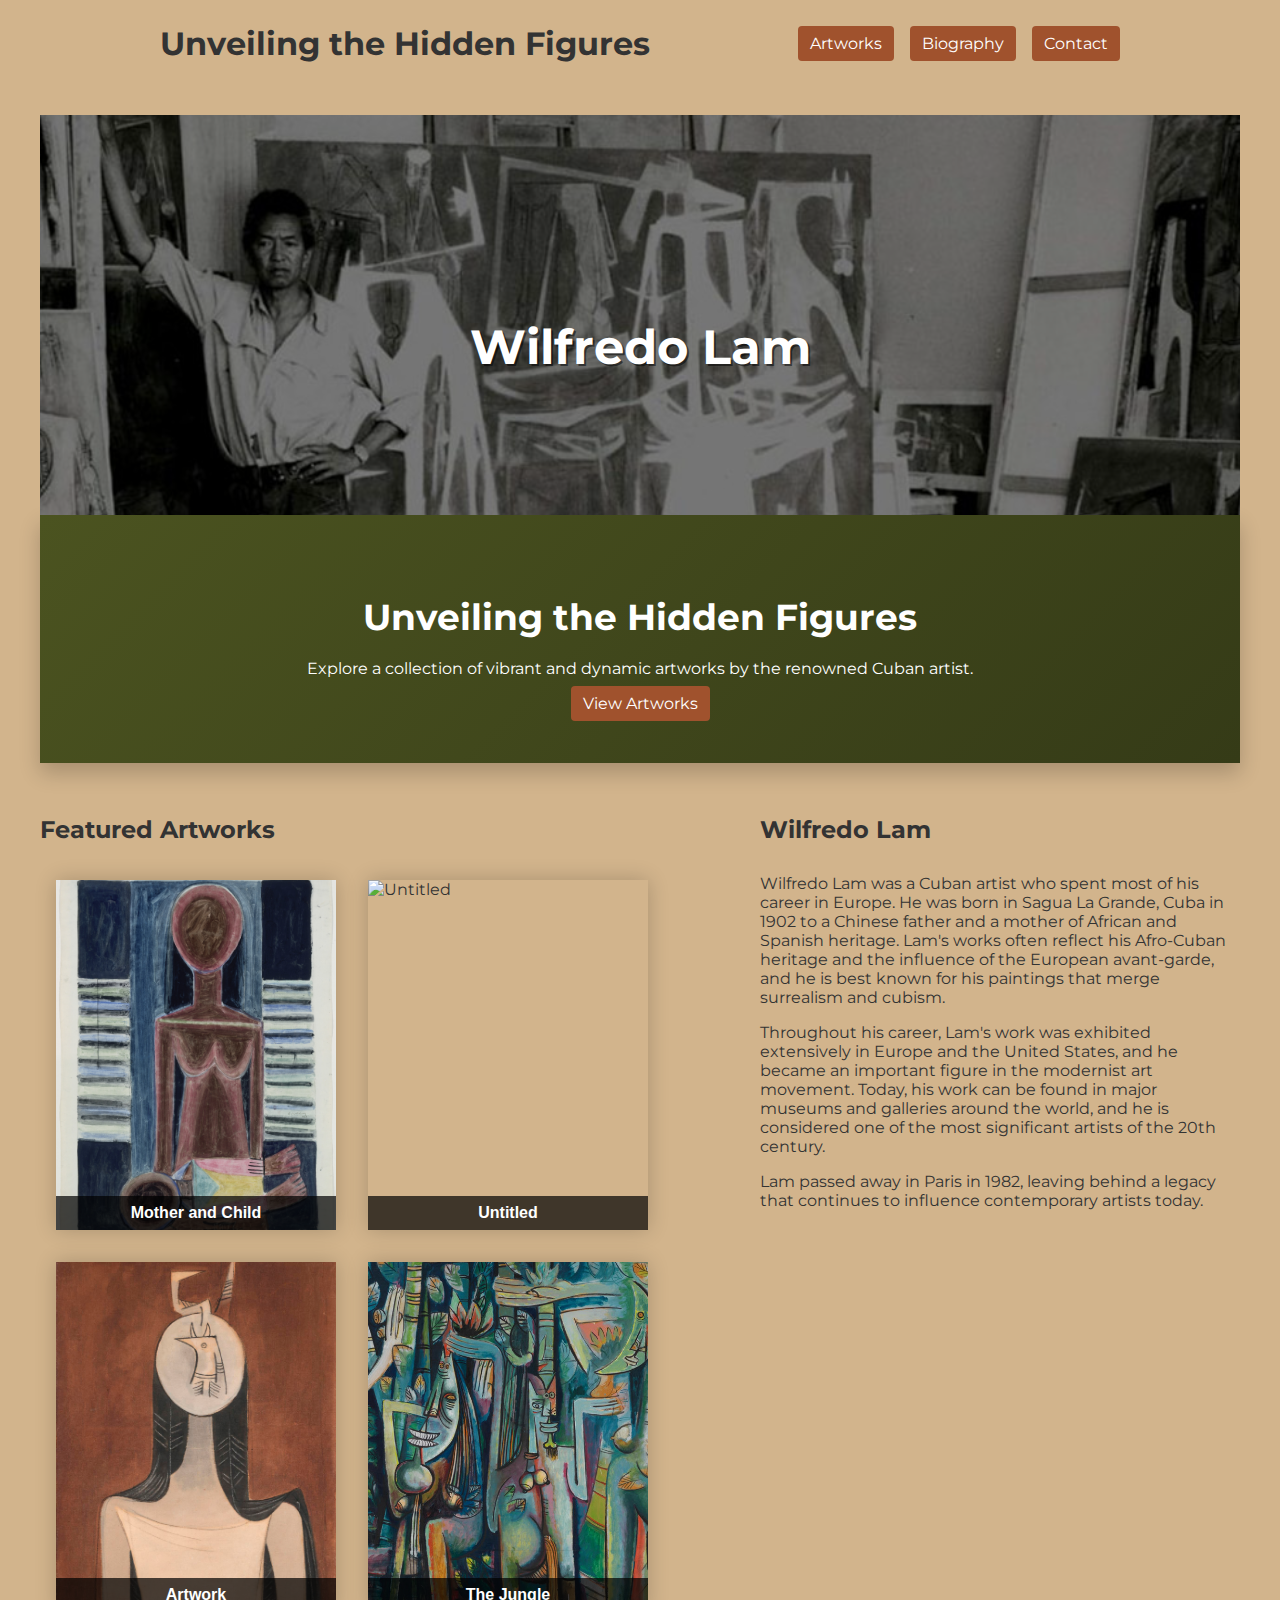
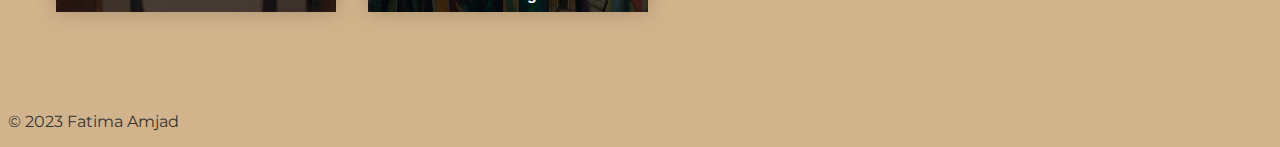
==== index.html @ fd07d6c0 "initial commit (thanks cgpt)" ====
<!DOCTYPE html>
<html>

<head>
    <title>Unveiling the Hidden Figures</title>
    <link href='https://fonts.googleapis.com/css?family=Montserrat' rel='stylesheet'>
    <link rel="stylesheet" type="text/css" href="style.css">
    <meta name="viewport" content="width=device-width, initial-scale=1">

    <script>
        window.addEventListener('scroll', function () {
            var parallax = document.getElementsByClassName('hero')[0];
            var scrolled = window.pageYOffset;
            var rate = scrolled * 0.5;

            parallax.style.backgroundPosition = 'center ' + rate + 'px';
        });
    </script>
</head>

<body>
    <header class="site-header">
        <div class="header-content">
            <h1 class="site-title">Unveiling the Hidden Figures</h1>
            <nav class="main-nav">
                <ul>
                    <li><a href="#" class="cool-link">Artworks</a></li>
                    <li><a href="#" class="cool-link">Biography</a></li>
                    <li><a href="#" class="cool-link">Contact</a></li>
                </ul>
            </nav>
        </div>
    </header>

    <main>

        <header class="hero">
            <div class="hero-overlay">
                <h1 class="hero-title">Wilfredo Lam</h1>
            </div>
        </header>

        <section id="hero">
            <h2>Unveiling the Hidden Figures</h2>
            <p>Explore a collection of vibrant and dynamic artworks by the renowned Cuban artist.</p>
            <a href="#" class="cool-link">View Artworks</a>
        </section>

        <div class="container">
            <section class="featured-art">
                <h2 class="featured-art-title">Featured Artworks</h2>
                <ul class="artwork-list">
                    <li class="artwork-item">
                        <img src="./images/mother_and_child.jpg"
                            alt="Mother and Child">
                        <h3 class="artwork-item-title">Mother and Child</h3>
                    </li>
                    <li class="artwork-item">
                        <img src="./images/untitled.png"
                            alt="Untitled">
                        <h3 class="artwork-item-title">Untitled</h3>
                    </li>
                    <li class="artwork-item">
                        <img src="./images/pole-woods.jpg"
                            alt="Artwork">
                        <h3 class="artwork-item-title">Artwork</h3>
                    </li>
                    <li class="artwork-item">
                        <img src="./images/the_jungle.jpg"
                            alt="The Jungle">
                        <h3 class="artwork-item-title">The Jungle</h3>
                    </li>
                </ul>
            </section>

            <section class="artist-summary">
                <h2 class="artist-summary-title">Wilfredo Lam</h2>
                <div class="artist-summary-description">
                    <p>Wilfredo Lam was a Cuban artist who spent most of his career in Europe. He was born in Sagua La Grande, Cuba in 1902 to a Chinese father and a mother of African and Spanish heritage. Lam's works often reflect his Afro-Cuban heritage and the influence of the European avant-garde, and he is best known for his paintings that merge surrealism and cubism.</p>
                    <p>Throughout his career, Lam's work was exhibited extensively in Europe and the United States, and he became an important figure in the modernist art movement. Today, his work can be found in major museums and galleries around the world, and he is considered one of the most significant artists of the 20th century.</p>
                    <p>Lam passed away in Paris in 1982, leaving behind a legacy that continues to influence contemporary artists today.</p>
                </div>
            </section>
        </div>
    </main>

    <footer>
        <p>&copy; 2023 Fatima Amjad</p>
    </footer>
</body>

</html>
---- style.css ----
body {
    font-family: 'Montserrat';
    color: #333;
    background-color: #d2b48c;
}

.site-header {
    background-color: #d2b48c;
    padding: 16px 0 32px 0;
}

.header-content {
    max-width: 960px;
    margin: 0 auto;
    display: flex;
    justify-content: space-between;
    align-items: center;
}

.site-title {
    margin: 0;
}

.main-nav ul {
    list-style: none;
    margin: 0;
    padding: 0;
    display: flex;
}

.main-nav li {
    margin-left: 16px;
}

.cool-link {
    color: #ffffff;
    background-color: #A0522D;
    padding: 8px 12px;
    border-radius: 4px;
    text-decoration: none;
    transition: background-color 0.3s ease, color 0.3s ease;
}

.cool-link:hover {
    background-color: #7C161B;
    color: #ffffff;
}

main {
    max-width: 1200px;
    margin: 0 auto;
    padding: 20px;
}

.hero {
    height: 500px;
    background: url('./images/lam.jpg') center/cover no-repeat;
    background-repeat: no-repeat;
    background-position: center top;
    background-size: 130%;
    height: 400px;
    position: relative;
    overflow: hidden;  
}

.hero::before {
    content: '';
    background-color: rgba(0, 0, 0, 0.5);
    position: absolute;
    top: 0;
    left: 0;
    right: 0;
    bottom: 0;
}

.hero h1 {
    color: #fff;
    text-align: center;
    position: absolute;
    top: 50%;
    left: 50%;
    transform: translate(-50%, -50%);
}

.hero-section.parallax {
    background-attachment: fixed;
}

.hero-section.parallax:before {
    position: fixed;
    z-index: -1;
}

.hero-title {
    font-size: 3rem;
    margin-bottom: 1rem;
    text-shadow: 2px 2px 0 rgba(0, 0, 0, 0.5);
}

#hero {
    background-color: #4B5320;
    background: linear-gradient(135deg, #4B5320 0%, #353B17 100%);
    box-shadow: 0 10px 20px rgba(0, 0, 0, 0.2);
    padding: 50px;
    text-align: center;
    color: #fff;
}

#hero h2 {
    font-size: 36px;
    margin-bottom: 20px;
}

.button {
    display: inline-block;
    background-color: #A0522D;
    color: #fff;
    padding: 10px 20px;
    border-radius: 5px;
    text-decoration: none;
    margin-top: 20px;
}

.button:hover {
    background-color: #7C161B;
}

.container {
    display: flex;
}

.featured-art {
    flex-basis: 60%;
    max-width: 960px;
    margin: 0 auto;
    padding: 32px 0;
}

.artist-summary {
    flex-basis: 40%;
    padding: 32px 0;
}

@media screen and (max-width: 768px) {

    .container {
        flex-direction: column;
    }

    .featured-art {
        flex-basis: 100%;
    }

    .artist-summary {
        flex-basis: 100%;
    }

    .artwork-list {
        padding: unset;
        justify-content: center;
    }
}

.artist-summary-description {
    margin-top: 30px;
}

.artwork-list {
    display: flex;
    flex-wrap: wrap;
    padding: 0;
}

.artwork-item {
    margin: 16px;
    width: 280px;
    height: 350px;
    position: relative;
    overflow: hidden;
    box-shadow: 0 0 20px rgba(0, 0, 0, 0.2);
}

.artwork-item img {
    width: 100%;
    height: 100%;
    object-fit: cover;
    transition: transform 0.3s ease;
}

.artwork-item:hover img {
    transform: scale(1.1);
}

.artwork-item-title {
    position: absolute;
    bottom: 0;
    left: 0;
    right: 0;
    background-color: rgba(0, 0, 0, 0.7);
    color: #ffffff;
    padding: 8px;
    font-family: 'Lato', sans-serif;
    font-size: 16px;
    margin: 0;
    text-align: center;
}
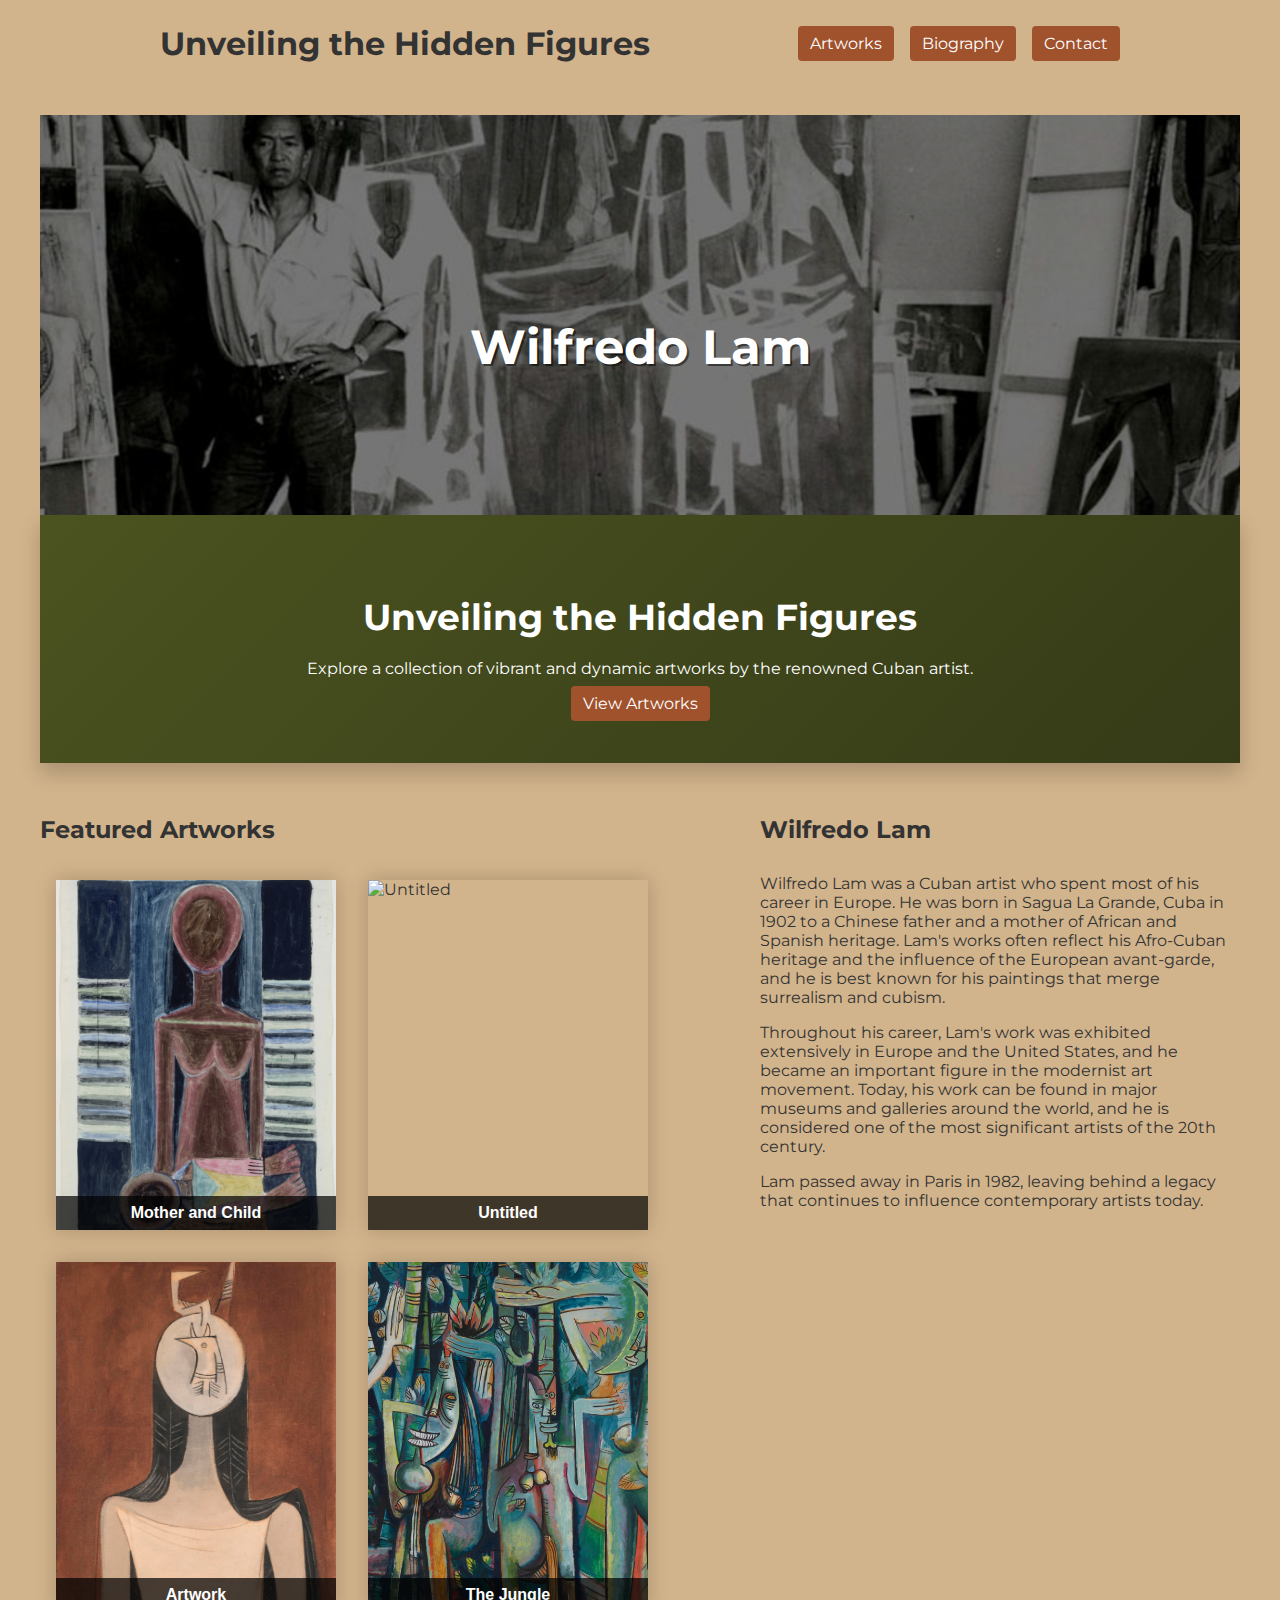
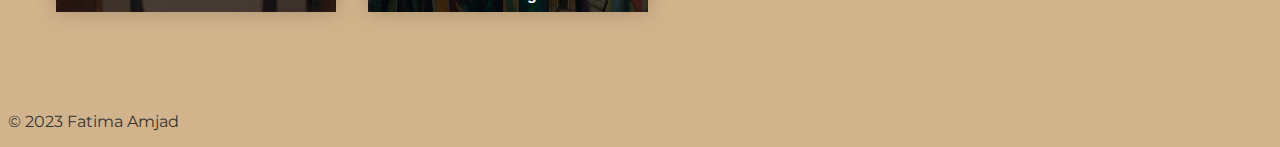
==== commit 73c6b049: "fix parallax" ====
--- a/index.html
+++ b/index.html
@@ -11,7 +11,7 @@
         window.addEventListener('scroll', function () {
             var parallax = document.getElementsByClassName('hero')[0];
             var scrolled = window.pageYOffset;
-            var rate = scrolled * 0.5;
+            var rate = scrolled * 0.5 - 100;
 
             parallax.style.backgroundPosition = 'center ' + rate + 'px';
         });
--- a/style.css
+++ b/style.css
@@ -56,7 +56,7 @@
     height: 500px;
     background: url('./images/lam.jpg') center/cover no-repeat;
     background-repeat: no-repeat;
-    background-position: center top;
+    background-position: center top -100px;
     background-size: 130%;
     height: 400px;
     position: relative;
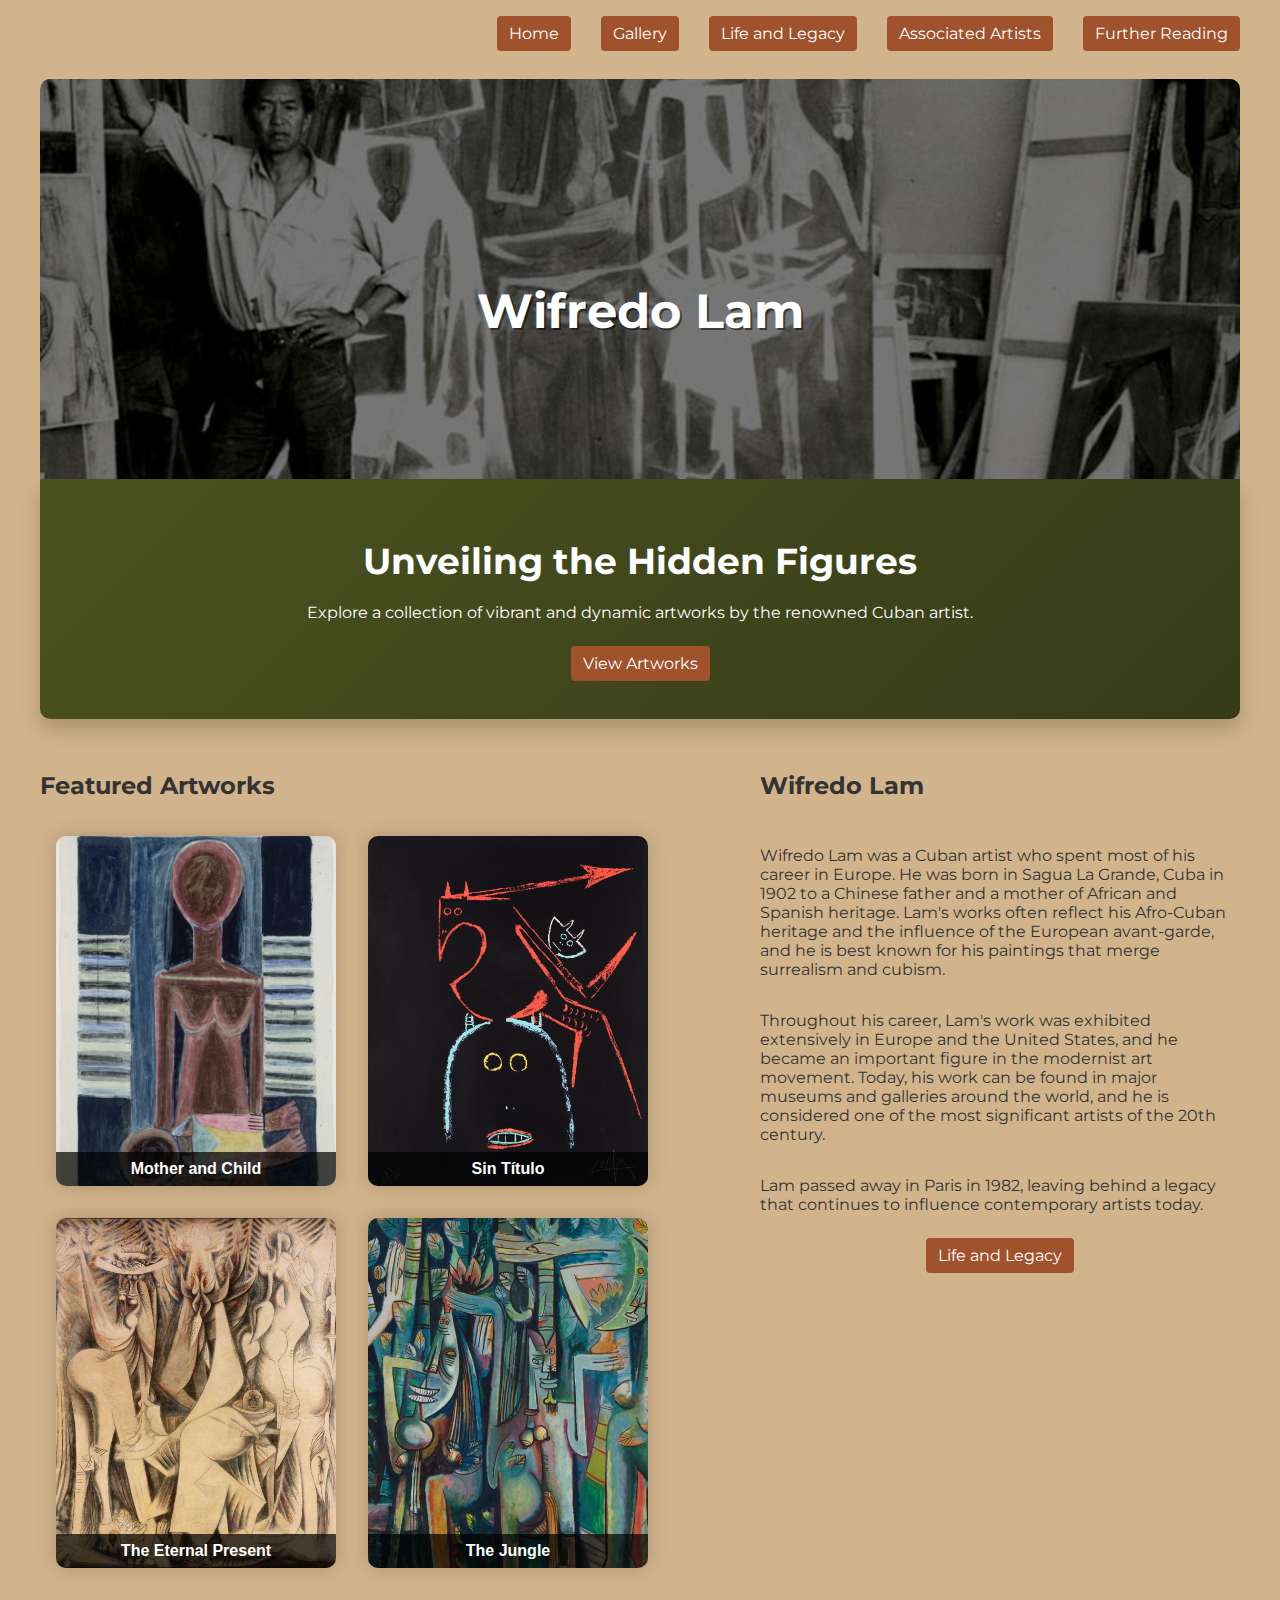
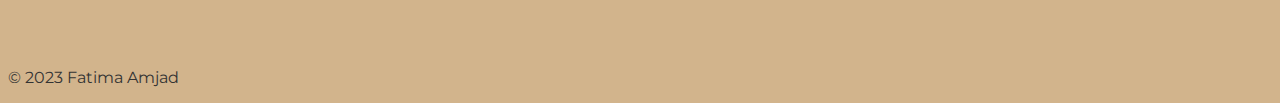
==== commit 99afbcc4: "updates" ====
--- a/index.html
+++ b/index.html
@@ -21,12 +21,14 @@
 <body>
     <header class="site-header">
         <div class="header-content">
-            <h1 class="site-title">Unveiling the Hidden Figures</h1>
+            <!-- <h1 class="site-title">Unveiling the Hidden Figures</h1> -->
             <nav class="main-nav">
                 <ul>
-                    <li><a href="#" class="cool-link">Artworks</a></li>
-                    <li><a href="#" class="cool-link">Biography</a></li>
-                    <li><a href="#" class="cool-link">Contact</a></li>
+                    <li><a href="./index.html" class="cool-link">Home</a></li>
+                    <li><a href="./gallery.html" class="cool-link">Gallery</a></li>
+                    <li><a href="./life_and_legacy.html" class="cool-link">Life and Legacy</a></li>
+                    <li><a href="./associated_artists.html" class="cool-link">Associated Artists</a></li>
+                    <li><a href="./further_reading.html" class="cool-link">Further Reading</a></li>
                 </ul>
             </nav>
         </div>
@@ -36,14 +38,16 @@
 
         <header class="hero">
             <div class="hero-overlay">
-                <h1 class="hero-title">Wilfredo Lam</h1>
+                <h1 class="hero-title">Wifredo Lam</h1>
             </div>
         </header>
 
         <section id="hero">
             <h2>Unveiling the Hidden Figures</h2>
             <p>Explore a collection of vibrant and dynamic artworks by the renowned Cuban artist.</p>
-            <a href="#" class="cool-link">View Artworks</a>
+            <div class="hero-link">
+                <a href="./gallery.html" class="cool-link">View Artworks</a>
+            </div>
         </section>
 
         <div class="container">
@@ -56,14 +60,14 @@
                         <h3 class="artwork-item-title">Mother and Child</h3>
                     </li>
                     <li class="artwork-item">
-                        <img src="./images/untitled.png"
+                        <img src="./images/sin_titulo.jpg"
                             alt="Untitled">
-                        <h3 class="artwork-item-title">Untitled</h3>
+                        <h3 class="artwork-item-title">Sin Título</h3>
                     </li>
                     <li class="artwork-item">
-                        <img src="./images/pole-woods.jpg"
+                        <img src="./images/eternal_present.jpg"
                             alt="Artwork">
-                        <h3 class="artwork-item-title">Artwork</h3>
+                        <h3 class="artwork-item-title">The Eternal Present</h3>
                     </li>
                     <li class="artwork-item">
                         <img src="./images/the_jungle.jpg"
@@ -74,11 +78,15 @@
             </section>
 
             <section class="artist-summary">
-                <h2 class="artist-summary-title">Wilfredo Lam</h2>
+                <h2 class="artist-summary-title">Wifredo Lam</h2>
                 <div class="artist-summary-description">
-                    <p>Wilfredo Lam was a Cuban artist who spent most of his career in Europe. He was born in Sagua La Grande, Cuba in 1902 to a Chinese father and a mother of African and Spanish heritage. Lam's works often reflect his Afro-Cuban heritage and the influence of the European avant-garde, and he is best known for his paintings that merge surrealism and cubism.</p>
+                    <p>Wifredo Lam was a Cuban artist who spent most of his career in Europe. He was born in Sagua La Grande, Cuba in 1902 to a Chinese father and a mother of African and Spanish heritage. Lam's works often reflect his Afro-Cuban heritage and the influence of the European avant-garde, and he is best known for his paintings that merge surrealism and cubism.</p>
                     <p>Throughout his career, Lam's work was exhibited extensively in Europe and the United States, and he became an important figure in the modernist art movement. Today, his work can be found in major museums and galleries around the world, and he is considered one of the most significant artists of the 20th century.</p>
                     <p>Lam passed away in Paris in 1982, leaving behind a legacy that continues to influence contemporary artists today.</p>
+                    
+                </div>
+                <div class="artist-summary-link">
+                    <a href="./life_and_legacy.html" class="cool-link">Life and Legacy</a>
                 </div>
             </section>
         </div>
--- a/style.css
+++ b/style.css
@@ -6,14 +6,15 @@
 
 .site-header {
     background-color: #d2b48c;
-    padding: 16px 0 32px 0;
+    padding: 16px 0 16px 0;
+    max-width: 1200px;
+    margin: 0 auto;
 }
 
 .header-content {
-    max-width: 960px;
-    margin: 0 auto;
-    display: flex;
-    justify-content: space-between;
+    margin: 0 auto;
+    display: flex;
+    justify-content: right;
     align-items: center;
 }
 
@@ -29,7 +30,7 @@
 }
 
 .main-nav li {
-    margin-left: 16px;
+    margin-left: 30px;
 }
 
 .cool-link {
@@ -58,7 +59,38 @@
     background-repeat: no-repeat;
     background-position: center top -100px;
     background-size: 130%;
+    border-radius: 10px 10px 0 0;
     height: 400px;
+    position: relative;
+    overflow: hidden;  
+}
+
+.hero.gallery {
+    background: url('./images/the_jungle.jpg') center/cover no-repeat;
+    background-position: center top -100px;
+    background-size: 130%;
+    border-radius: 10px;
+    height: 200px;
+    position: relative;
+    overflow: hidden;
+}
+
+.hero.lal {
+    background: url('./images/life_and_legacy.jfif') center/cover no-repeat;
+    background-position: center -395px;
+    background-size: 130%;
+    border-radius: 10px;
+    height: 200px;
+    position: relative;
+    overflow: hidden;  
+}
+
+.hero.associated {
+    background: url('./images/picasso_kahlo.jpg') center/cover no-repeat;
+    background-position: center top -566px;
+    background-size: 130%;
+    border-radius: 10px;
+    height: 200px;
     position: relative;
     overflow: hidden;  
 }
@@ -73,6 +105,19 @@
     bottom: 0;
 }
 
+.hero.gallery h1 {
+    top: 35%;
+}
+
+.hero.lal h1 {
+    top: 35%;
+}
+
+.hero.associated h1 {
+    top: 35%;
+}
+
+
 .hero h1 {
     color: #fff;
     text-align: center;
@@ -101,7 +146,8 @@
     background-color: #4B5320;
     background: linear-gradient(135deg, #4B5320 0%, #353B17 100%);
     box-shadow: 0 10px 20px rgba(0, 0, 0, 0.2);
-    padding: 50px;
+    border-radius: 0 0 10px 10px;
+    padding: 30px;
     text-align: center;
     color: #fff;
 }
@@ -109,6 +155,10 @@
 #hero h2 {
     font-size: 36px;
     margin-bottom: 20px;
+}
+
+#hero .hero-link {
+    padding: 1rem;
 }
 
 .button {
@@ -129,6 +179,11 @@
     display: flex;
 }
 
+.container.article {
+    justify-content: center;
+    line-height: 2;
+}
+
 .featured-art {
     flex-basis: 60%;
     max-width: 960px;
@@ -136,11 +191,29 @@
     padding: 32px 0;
 }
 
+.artwork-gallery {
+    margin: 0 auto;
+    padding: 32px 0;
+}
+
+.artwork-gallery .artwork-list {
+    justify-content: center;
+}
+
+.artwork-gallery .artwork-item {
+    width: 255px;
+}
+
 .artist-summary {
     flex-basis: 40%;
     padding: 32px 0;
 }
 
+.artist-summary.lal {
+    flex-basis: 100%;
+    padding: 32px 0;
+}
+
 @media screen and (max-width: 768px) {
 
     .container {
@@ -163,6 +236,11 @@
 
 .artist-summary-description {
     margin-top: 30px;
+}
+
+.artist-summary-link {
+    text-align: center;
+    padding: 1rem;
 }
 
 .artwork-list {
@@ -178,9 +256,27 @@
     position: relative;
     overflow: hidden;
     box-shadow: 0 0 20px rgba(0, 0, 0, 0.2);
+    border-radius: 10px;
 }
 
 .artwork-item img {
+    width: 100%;
+    height: 100%;
+    object-fit: cover;
+    transition: transform 0.3s ease;
+}
+
+.associated-image {
+    margin: 16px;
+    width: 280px;
+    height: 350px;
+    position: relative;
+    overflow: hidden;
+    box-shadow: 0 0 20px rgba(0, 0, 0, 0.2);
+    border-radius: 10px;
+}
+
+.associated-image img {
     width: 100%;
     height: 100%;
     object-fit: cover;
@@ -203,4 +299,90 @@
     font-size: 16px;
     margin: 0;
     text-align: center;
+}
+
+/* Gallery Page */
+#nanogallery3 {
+    padding-top: 80px;
+}
+
+.artwork-synopsis {
+    display: flex;
+    flex-direction: column;
+    flex-basis: 100%;
+    padding: 1rem;
+}
+
+/* Life and Legacy */
+.artist-summary-description {
+    display: flex;
+    flex-wrap: wrap;
+}
+
+.lal .artist-summary-description {
+    display: flex;
+    flex-wrap: wrap;
+    background-color: #DCC5A7;
+    padding: 1rem 7rem;
+}
+
+.gallery-article {
+    margin-top: 4rem;
+    background-color: #DCC5A7;
+    padding: 1rem 7rem;
+}
+
+.center {
+    flex-basis: 100%;
+    display: flex;
+    justify-content: center;
+}
+
+.center.full-image img {
+    width: 100%;
+}
+
+.half-flex {
+    flex-basis: 50%;
+}
+
+.half-flex img {
+    max-width: 100%;
+}
+
+.little-flex {
+    flex-basis: 40%;
+    display: flex;
+    justify-content: center;
+}
+
+.big-flex {
+    flex-basis: 60%;
+}
+
+.big-flex image {
+    max-width: 100%;
+}
+
+@media screen and (max-width: 768px) {
+    .half-flex {
+        flex-basis: 100%;
+        display: flex;
+        justify-content: center;
+    }
+
+    .little-flex {
+        flex-basis: 100%;
+        display: flex;
+        justify-content: center;
+    }
+
+    .big-flex {
+        flex-basis: 100%;
+        justify-content: center;
+    }
+}
+
+.big-gap {
+    margin-top: 4rem;
 }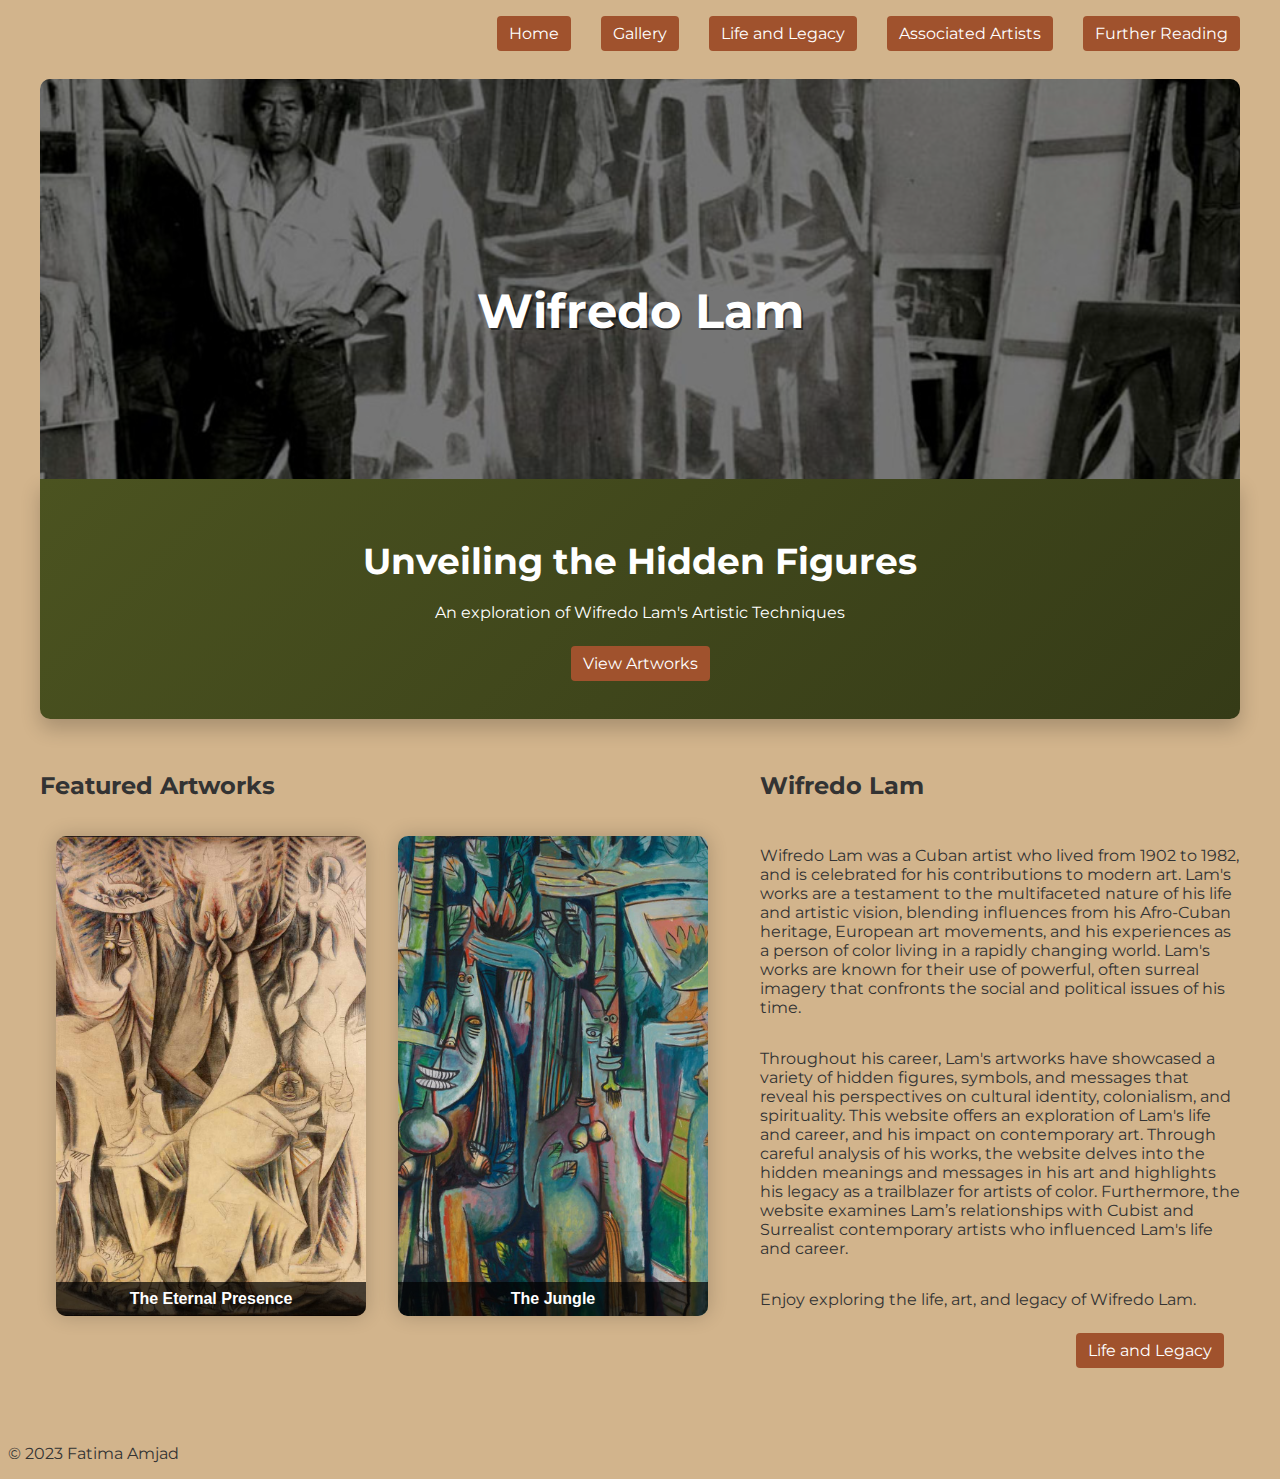
==== commit 6f20376d: "final commit" ====
--- a/index.html
+++ b/index.html
@@ -44,7 +44,7 @@
 
         <section id="hero">
             <h2>Unveiling the Hidden Figures</h2>
-            <p>Explore a collection of vibrant and dynamic artworks by the renowned Cuban artist.</p>
+            <p>An exploration of Wifredo Lam's Artistic Techniques</p>
             <div class="hero-link">
                 <a href="./gallery.html" class="cool-link">View Artworks</a>
             </div>
@@ -54,36 +54,29 @@
             <section class="featured-art">
                 <h2 class="featured-art-title">Featured Artworks</h2>
                 <ul class="artwork-list">
-                    <li class="artwork-item">
-                        <img src="./images/mother_and_child.jpg"
-                            alt="Mother and Child">
-                        <h3 class="artwork-item-title">Mother and Child</h3>
-                    </li>
-                    <li class="artwork-item">
-                        <img src="./images/sin_titulo.jpg"
-                            alt="Untitled">
-                        <h3 class="artwork-item-title">Sin Título</h3>
-                    </li>
-                    <li class="artwork-item">
-                        <img src="./images/eternal_present.jpg"
-                            alt="Artwork">
-                        <h3 class="artwork-item-title">The Eternal Present</h3>
-                    </li>
-                    <li class="artwork-item">
-                        <img src="./images/the_jungle.jpg"
-                            alt="The Jungle">
-                        <h3 class="artwork-item-title">The Jungle</h3>
-                    </li>
+                    <a href="./gallery.html">
+                        <li class="artwork-item">
+                            <img src="./images/eternal_present.jpg"
+                                alt="Artwork">
+                            <h3 class="artwork-item-title">The Eternal Presence</h3>
+                        </li>
+                    </a>
+                    <a href="./gallery.html">
+                        <li class="artwork-item">
+                            <img src="./images/the_jungle.jpg"
+                                alt="The Jungle">
+                            <h3 class="artwork-item-title">The Jungle</h3>
+                        </li>
+                    </a>
                 </ul>
             </section>
 
             <section class="artist-summary">
                 <h2 class="artist-summary-title">Wifredo Lam</h2>
                 <div class="artist-summary-description">
-                    <p>Wifredo Lam was a Cuban artist who spent most of his career in Europe. He was born in Sagua La Grande, Cuba in 1902 to a Chinese father and a mother of African and Spanish heritage. Lam's works often reflect his Afro-Cuban heritage and the influence of the European avant-garde, and he is best known for his paintings that merge surrealism and cubism.</p>
-                    <p>Throughout his career, Lam's work was exhibited extensively in Europe and the United States, and he became an important figure in the modernist art movement. Today, his work can be found in major museums and galleries around the world, and he is considered one of the most significant artists of the 20th century.</p>
-                    <p>Lam passed away in Paris in 1982, leaving behind a legacy that continues to influence contemporary artists today.</p>
-                    
+                    <p>Wifredo Lam was a Cuban artist who lived from 1902 to 1982, and is celebrated for his contributions to modern art. Lam's works are a testament to the multifaceted nature of his life and artistic vision, blending influences from his Afro-Cuban heritage, European art movements, and his experiences as a person of color living in a rapidly changing world. Lam's works are known for their use of powerful, often surreal imagery that confronts the social and political issues of his time.</p>
+                    <p>Throughout his career, Lam's artworks have showcased a variety of hidden figures, symbols, and messages that reveal his perspectives on cultural identity, colonialism, and spirituality. This website offers an exploration of Lam's life and career, and his impact on contemporary art. Through careful analysis of his works, the website delves into the hidden meanings and messages in his art and highlights his legacy as a trailblazer for artists of color. Furthermore, the website examines Lam’s relationships with Cubist and Surrealist contemporary artists who influenced Lam's life and career.</p>
+                    <p>Enjoy exploring the life, art, and legacy of Wifredo Lam.</p>
                 </div>
                 <div class="artist-summary-link">
                     <a href="./life_and_legacy.html" class="cool-link">Life and Legacy</a>
--- a/style.css
+++ b/style.css
@@ -85,6 +85,16 @@
     overflow: hidden;  
 }
 
+.hero.further {
+    background: url('./images/lam_final.jpg') center/cover no-repeat;
+    background-position: center -250px;
+    background-size: 130%;
+    border-radius: 10px;
+    height: 200px;
+    position: relative;
+    overflow: hidden;  
+}
+
 .hero.associated {
     background: url('./images/picasso_kahlo.jpg') center/cover no-repeat;
     background-position: center top -566px;
@@ -117,6 +127,9 @@
     top: 35%;
 }
 
+.hero.further h1 {
+    top: 35%;
+}
 
 .hero h1 {
     color: #fff;
@@ -239,7 +252,7 @@
 }
 
 .artist-summary-link {
-    text-align: center;
+    text-align: right;
     padding: 1rem;
 }
 
@@ -251,8 +264,8 @@
 
 .artwork-item {
     margin: 16px;
-    width: 280px;
-    height: 350px;
+    width: 310px;
+    height: 480px;
     position: relative;
     overflow: hidden;
     box-shadow: 0 0 20px rgba(0, 0, 0, 0.2);
@@ -301,11 +314,6 @@
     text-align: center;
 }
 
-/* Gallery Page */
-#nanogallery3 {
-    padding-top: 80px;
-}
-
 .artwork-synopsis {
     display: flex;
     flex-direction: column;
@@ -317,18 +325,29 @@
 .artist-summary-description {
     display: flex;
     flex-wrap: wrap;
+    border-radius: 10px;
 }
 
 .lal .artist-summary-description {
     display: flex;
     flex-wrap: wrap;
     background-color: #DCC5A7;
+    box-shadow: 0 0 20px rgba(0, 0, 0, 0.2);
     padding: 1rem 7rem;
+}
+
+.lal .further {
+    background-color: #DCC5A7;
+    box-shadow: 0 0 20px rgba(0, 0, 0, 0.2);
+    padding: 1rem 7rem;
+    border-radius: 10px;
 }
 
 .gallery-article {
     margin-top: 4rem;
     background-color: #DCC5A7;
+    box-shadow: 0 0 20px rgba(0, 0, 0, 0.2);
+    border-radius: 10px;
     padding: 1rem 7rem;
 }
 
@@ -354,6 +373,11 @@
     flex-basis: 40%;
     display: flex;
     justify-content: center;
+}
+
+.lal img {
+    border-radius: 10px;
+    box-shadow: 0 0 20px rgba(0, 0, 0, 0.2);;
 }
 
 .big-flex {
@@ -385,4 +409,19 @@
 
 .big-gap {
     margin-top: 4rem;
+}
+
+.citations {
+    font-size: 75%;
+    width: 100%;
+    height: 135px;
+    overflow-y: scroll;
+}
+
+.micro-text {
+    font-size: 65%;
+}
+
+.full {
+    width: 100%;
 }